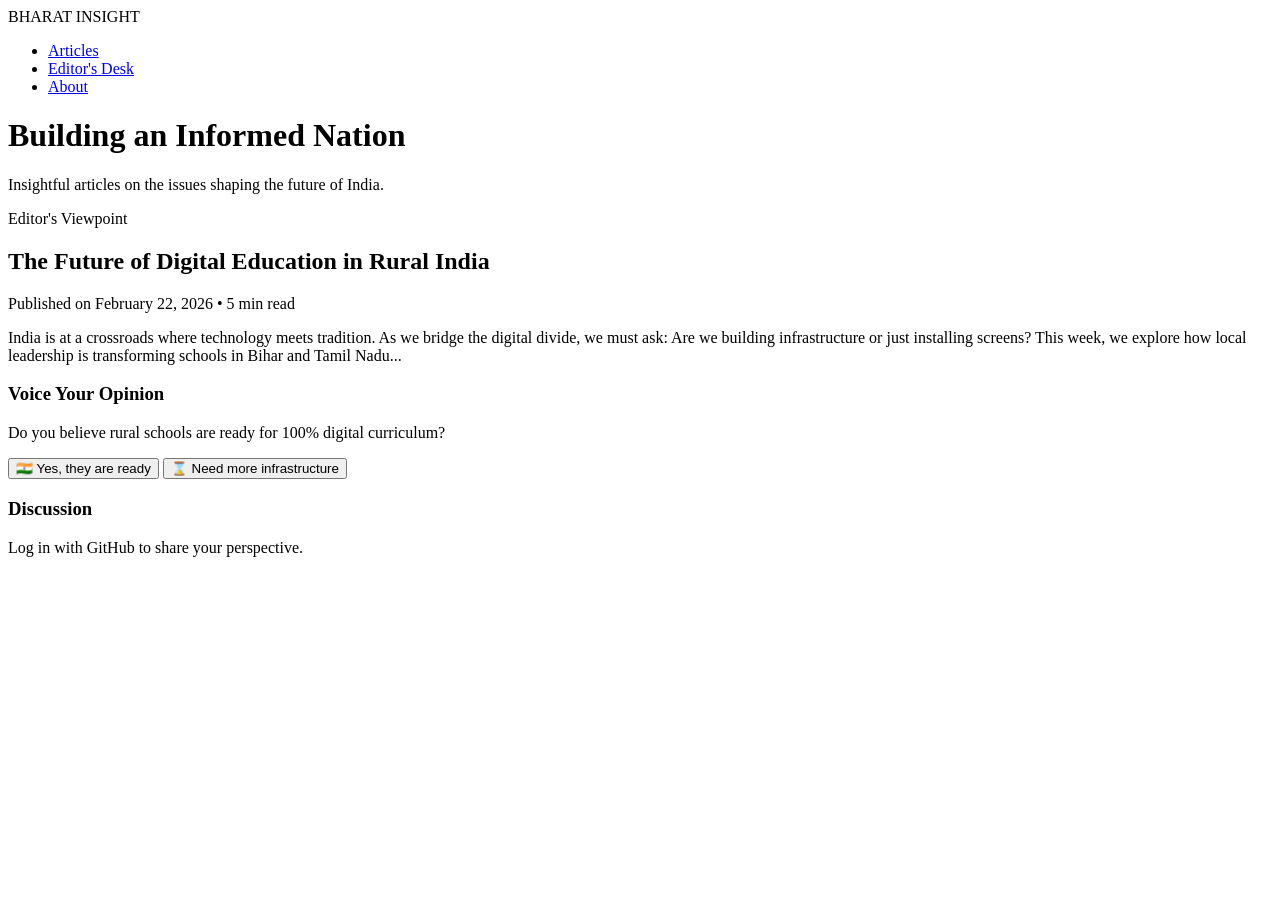
==== index.html @ 59e88f3d "index.html 1" ====
<!DOCTYPE html>
<html lang="en">
<head>
    <meta charset="UTF-8">
    <meta name="viewport" content="width=device-width, initial-scale=1.0">
    <title>Bharat Insight | Shaping a Stronger Nation</title>
    <link rel="stylesheet" href="style.css">
</head>
<body>

    <nav class="navbar">
        <div class="logo">BHARAT INSIGHT</div>
        <ul>
            <li><a href="#">Articles</a></li>
            <li><a href="#">Editor's Desk</a></li>
            <li><a href="#">About</a></li>
        </ul>
    </nav>

    <header class="hero">
        <h1>Building an Informed Nation</h1>
        <p>Insightful articles on the issues shaping the future of India.</p>
    </header>

    <main class="container">
        <article class="post">
            <span class="category">Editor's Viewpoint</span>
            <h2>The Future of Digital Education in Rural India</h2>
            <p class="meta">Published on February 22, 2026 • 5 min read</p>
            
            <div class="content">
                <p>India is at a crossroads where technology meets tradition. As we bridge the digital divide, we must ask: Are we building infrastructure or just installing screens? This week, we explore how local leadership is transforming schools in Bihar and Tamil Nadu...</p>
                </div>

            <div class="interaction-zone">
                <h3>Voice Your Opinion</h3>
                <p>Do you believe rural schools are ready for 100% digital curriculum?</p>
                
                <div class="poll-box">
                    <button onclick="vote('yes')">🇮🇳 Yes, they are ready</button>
                    <button onclick="vote('no')">⌛ Need more infrastructure</button>
                    <p id="poll-msg"></p>
                </div>

                <div class="comments">
                    <h3>Discussion</h3>
                    <p>Log in with GitHub to share your perspective.</p>
                    <div class="giscus"></div>
                </div>
            </div>
        </article>
    </main>

    <script>
        function vote(choice) {
            document.getElementById('poll-msg').innerText = "Thank you for voting '" + choice + "'! We use these results for our monthly report.";
        }
    </script>
    
    </body>
</html>
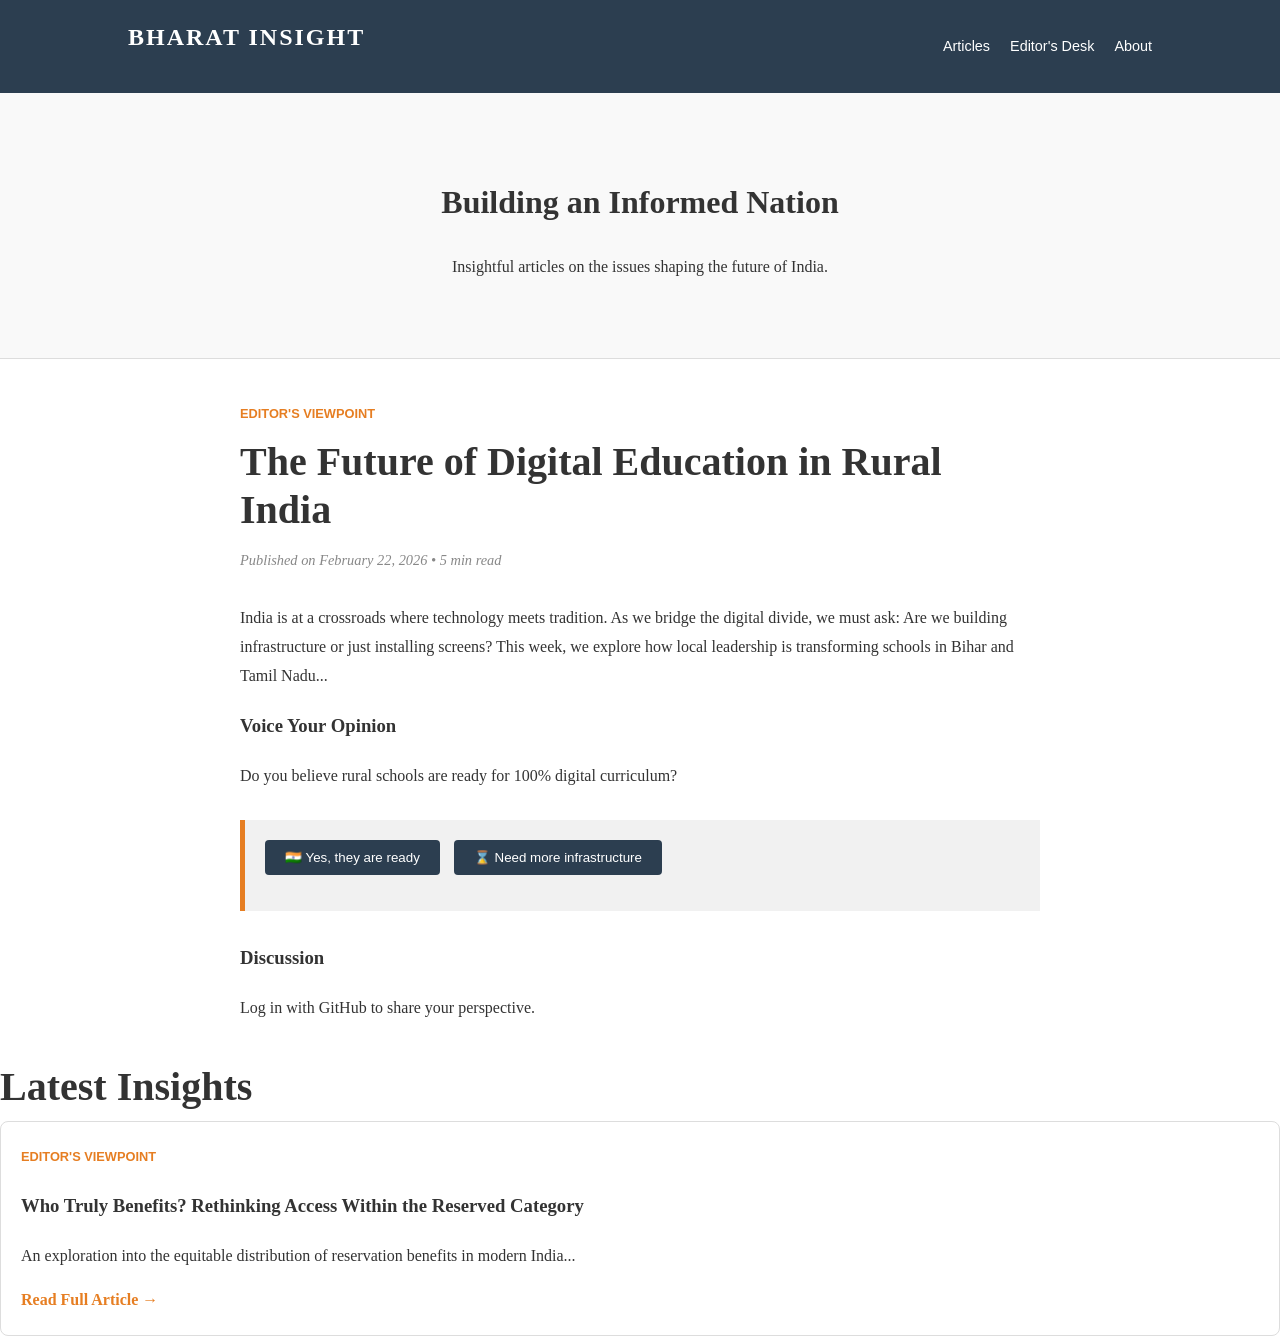
==== commit e0efd037: "Update index.html" ====
--- a/index.html
+++ b/index.html
@@ -50,7 +50,15 @@
             </div>
         </article>
     </main>
-
+<section class="latest-articles">
+    <h2>Latest Insights</h2>
+    <div class="article-card" style="border: 1px solid #ddd; padding: 20px; border-radius: 8px;">
+        <span class="category">Editor's Viewpoint</span>
+        <h3>Who Truly Benefits? Rethinking Access Within the Reserved Category</h3>
+        <p>An exploration into the equitable distribution of reservation benefits in modern India...</p>
+        <a href="reservation-debate.html" style="color: #e67e22; font-weight: bold; text-decoration: none;">Read Full Article →</a>
+    </div>
+</section>
     <script>
         function vote(choice) {
             document.getElementById('poll-msg').innerText = "Thank you for voting '" + choice + "'! We use these results for our monthly report.";
--- a/style.css
+++ b/style.css
@@ -0,0 +1,61 @@
+:root {
+    --primary: #2c3e50;
+    --accent: #e67e22; /* Saffron touch */
+    --text: #333;
+    --light: #f9f9f9;
+}
+
+body {
+    font-family: 'Georgia', serif; /* Classic article font */
+    line-height: 1.8;
+    color: var(--text);
+    margin: 0;
+    background-color: #fff;
+}
+
+.navbar {
+    display: flex;
+    justify-content: space-between;
+    padding: 1rem 10%;
+    background: var(--primary);
+    color: white;
+}
+
+.logo { font-weight: bold; font-size: 1.5rem; letter-spacing: 2px; }
+
+.navbar ul { list-style: none; display: flex; gap: 20px; }
+.navbar a { color: white; text-decoration: none; font-family: sans-serif; font-size: 0.9rem; }
+
+.hero {
+    text-align: center;
+    padding: 60px 20px;
+    background: var(--light);
+    border-bottom: 1px solid #ddd;
+}
+
+.container { max-width: 800px; margin: 40px auto; padding: 0 20px; }
+
+.category { color: var(--accent); font-weight: bold; text-transform: uppercase; font-size: 0.8rem; font-family: sans-serif; }
+
+h2 { font-size: 2.5rem; margin: 10px 0; line-height: 1.2; }
+
+.meta { color: #888; font-style: italic; font-size: 0.9rem; margin-bottom: 30px; }
+
+.poll-box {
+    background: #f1f1f1;
+    padding: 20px;
+    border-left: 5px solid var(--accent);
+    margin: 30px 0;
+}
+
+.poll-box button {
+    padding: 10px 20px;
+    margin-right: 10px;
+    border: none;
+    background: var(--primary);
+    color: white;
+    cursor: pointer;
+    border-radius: 4px;
+}
+
+.poll-box button:hover { background: var(--accent); }
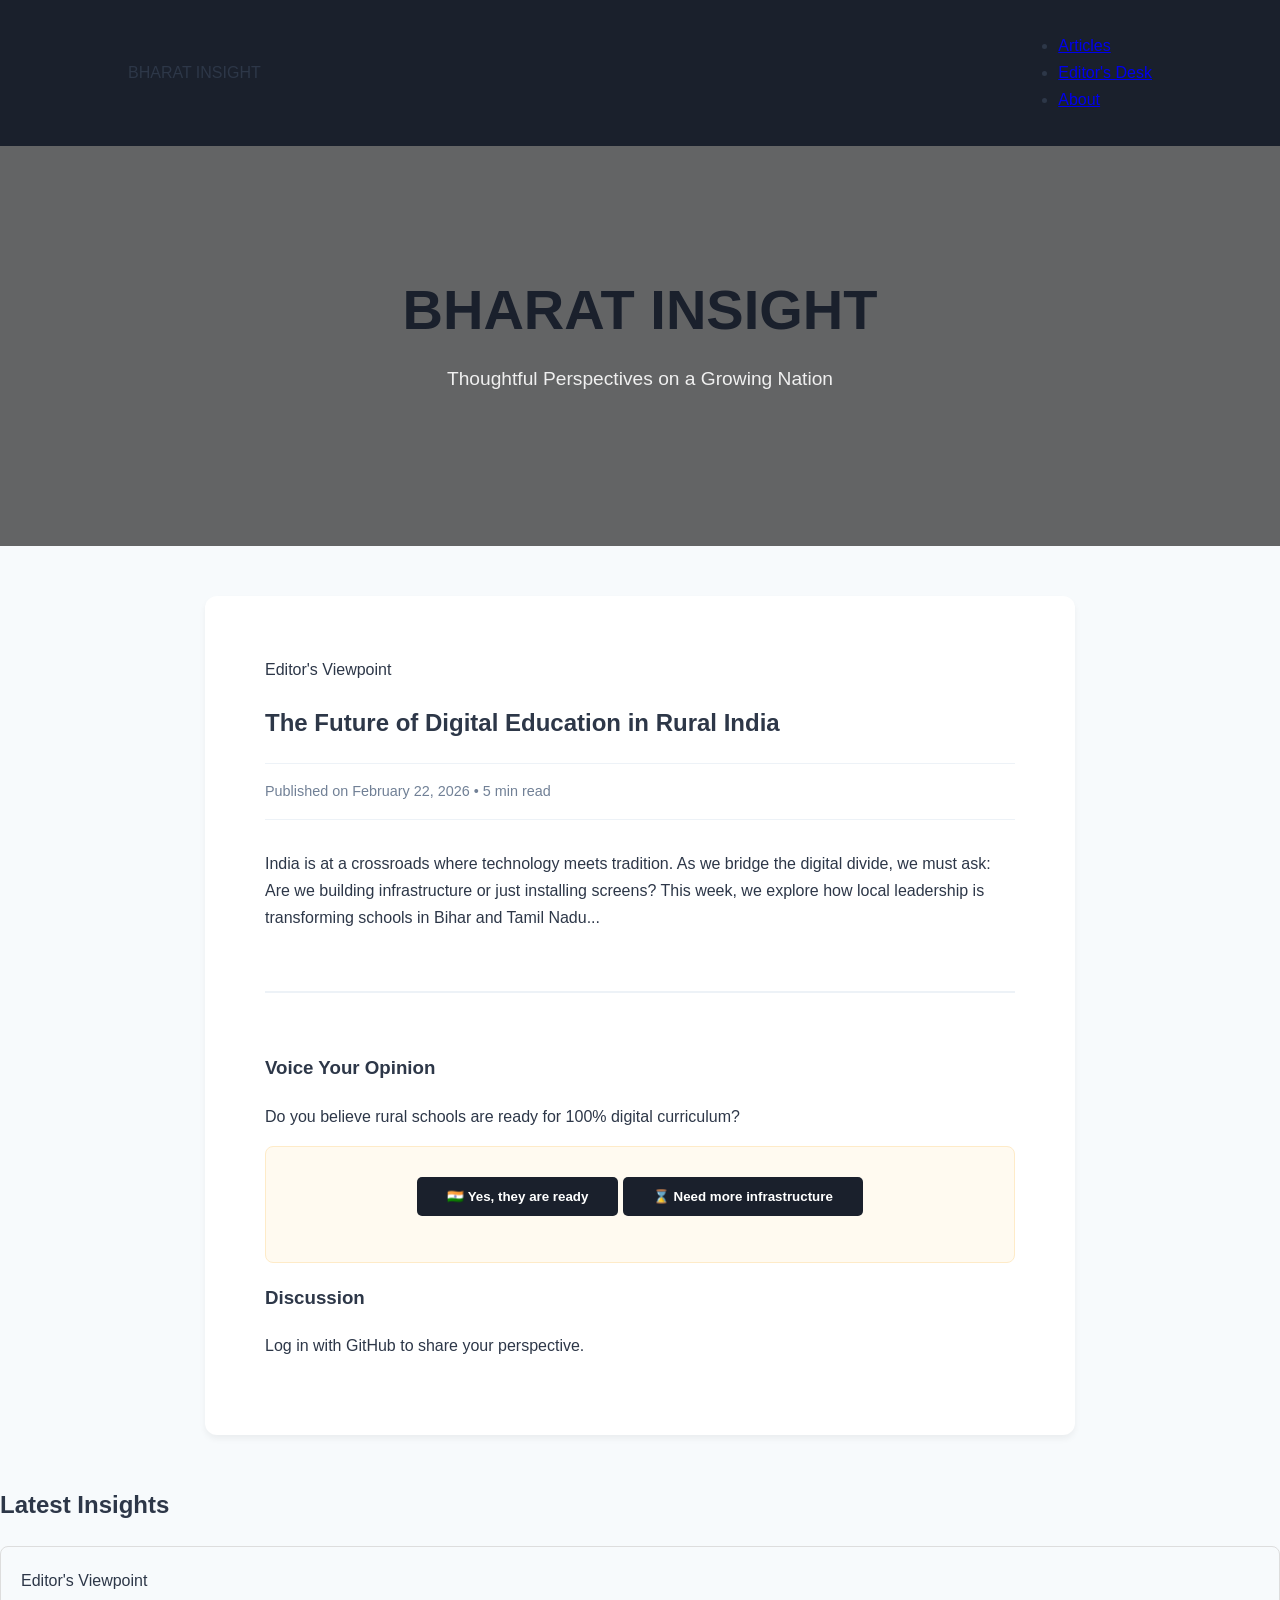
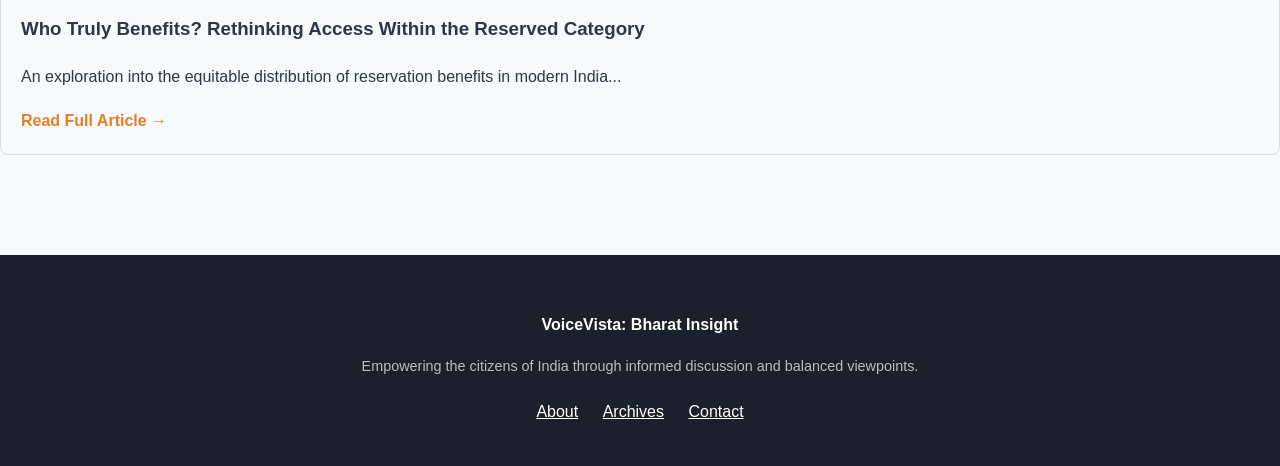
==== commit c39edc17: "Update index.html" ====
--- a/index.html
+++ b/index.html
@@ -17,10 +17,10 @@
         </ul>
     </nav>
 
-    <header class="hero">
-        <h1>Building an Informed Nation</h1>
-        <p>Insightful articles on the issues shaping the future of India.</p>
-    </header>
+   <header class="hero" style="background: linear-gradient(rgba(0,0,0,0.6), rgba(0,0,0,0.6)), url('https://images.unsplash.com/photo-1532375810709-75b1da00537c?auto=format&fit=crop&w=1200&q=80'); background-size: cover; background-position: center; height: 400px; display: flex; flex-direction: column; justify-content: center; align-items: center; color: white;">
+    <h1 style="font-size: 3.5rem; margin:0;">BHARAT INSIGHT</h1>
+    <p style="font-size: 1.2rem; opacity: 0.9;">Thoughtful Perspectives on a Growing Nation</p>
+</header>
 
     <main class="container">
         <article class="post">
@@ -64,6 +64,14 @@
             document.getElementById('poll-msg').innerText = "Thank you for voting '" + choice + "'! We use these results for our monthly report.";
         }
     </script>
-    
+    <footer style="background: var(--primary); color: white; padding: 40px 10%; margin-top: 100px; text-align: center;">
+    <p><strong>VoiceVista: Bharat Insight</strong></p>
+    <p style="opacity: 0.7; font-size: 0.9rem;">Empowering the citizens of India through informed discussion and balanced viewpoints.</p>
+    <div style="margin-top: 20px;">
+        <a href="#" style="color: white; margin: 0 10px;">About</a>
+        <a href="#" style="color: white; margin: 0 10px;">Archives</a>
+        <a href="#" style="color: white; margin: 0 10px;">Contact</a>
+    </div>
+</footer>
     </body>
 </html>
--- a/style.css
+++ b/style.css
@@ -1,61 +1,93 @@
 :root {
-    --primary: #2c3e50;
-    --accent: #e67e22; /* Saffron touch */
-    --text: #333;
-    --light: #f9f9f9;
+    --primary: #1a202c; /* Professional Navy */
+    --accent: #d97706;  /* Sophisticated Saffron */
+    --bg: #ffffff;
+    --text-main: #2d3748;
+    --text-muted: #718096;
 }
 
 body {
-    font-family: 'Georgia', serif; /* Classic article font */
-    line-height: 1.8;
-    color: var(--text);
+    font-family: 'Inter', -apple-system, BlinkMacSystemFont, "Segoe UI", Roboto, sans-serif;
+    line-height: 1.7;
+    color: var(--text-main);
     margin: 0;
-    background-color: #fff;
+    background-color: #f7fafc;
 }
 
+/* Elegant Navigation */
 .navbar {
+    background: var(--primary);
+    padding: 1rem 10%;
     display: flex;
     justify-content: space-between;
-    padding: 1rem 10%;
-    background: var(--primary);
-    color: white;
+    align-items: center;
+    position: sticky;
+    top: 0;
+    z-index: 1000;
 }
 
-.logo { font-weight: bold; font-size: 1.5rem; letter-spacing: 2px; }
-
-.navbar ul { list-style: none; display: flex; gap: 20px; }
-.navbar a { color: white; text-decoration: none; font-family: sans-serif; font-size: 0.9rem; }
-
-.hero {
-    text-align: center;
-    padding: 60px 20px;
-    background: var(--light);
-    border-bottom: 1px solid #ddd;
+.logo a {
+    color: white;
+    text-decoration: none;
+    font-weight: 800;
+    letter-spacing: 1px;
+    font-size: 1.2rem;
 }
 
-.container { max-width: 800px; margin: 40px auto; padding: 0 20px; }
+/* Article Container */
+.container {
+    max-width: 750px; /* Narrower for better reading speed */
+    margin: 50px auto;
+    background: white;
+    padding: 60px;
+    border-radius: 12px;
+    box-shadow: 0 4px 6px rgba(0,0,0,0.05);
+}
 
-.category { color: var(--accent); font-weight: bold; text-transform: uppercase; font-size: 0.8rem; font-family: sans-serif; }
+/* Typography Polish */
+h1 {
+    font-size: 2.8rem;
+    line-height: 1.2;
+    color: var(--primary);
+    margin-bottom: 20px;
+}
 
-h2 { font-size: 2.5rem; margin: 10px 0; line-height: 1.2; }
+.meta {
+    border-top: 1px solid #edf2f7;
+    border-bottom: 1px solid #edf2f7;
+    padding: 15px 0;
+    margin-bottom: 30px;
+    color: var(--text-muted);
+    font-size: 0.9rem;
+}
 
-.meta { color: #888; font-style: italic; font-size: 0.9rem; margin-bottom: 30px; }
+/* Interaction Zone */
+.interaction-zone {
+    margin-top: 60px;
+    padding-top: 40px;
+    border-top: 2px solid #edf2f7;
+}
 
 .poll-box {
-    background: #f1f1f1;
-    padding: 20px;
-    border-left: 5px solid var(--accent);
-    margin: 30px 0;
+    background: #fffaf0;
+    border: 1px solid #feebc8;
+    padding: 30px;
+    border-radius: 8px;
+    text-align: center;
 }
 
 .poll-box button {
-    padding: 10px 20px;
-    margin-right: 10px;
-    border: none;
     background: var(--primary);
     color: white;
+    padding: 12px 30px;
+    border: none;
+    border-radius: 5px;
+    font-weight: bold;
     cursor: pointer;
-    border-radius: 4px;
+    transition: transform 0.2s;
 }
 
-.poll-box button:hover { background: var(--accent); }
+.poll-box button:hover {
+    transform: translateY(-2px);
+    background: var(--accent);
+}
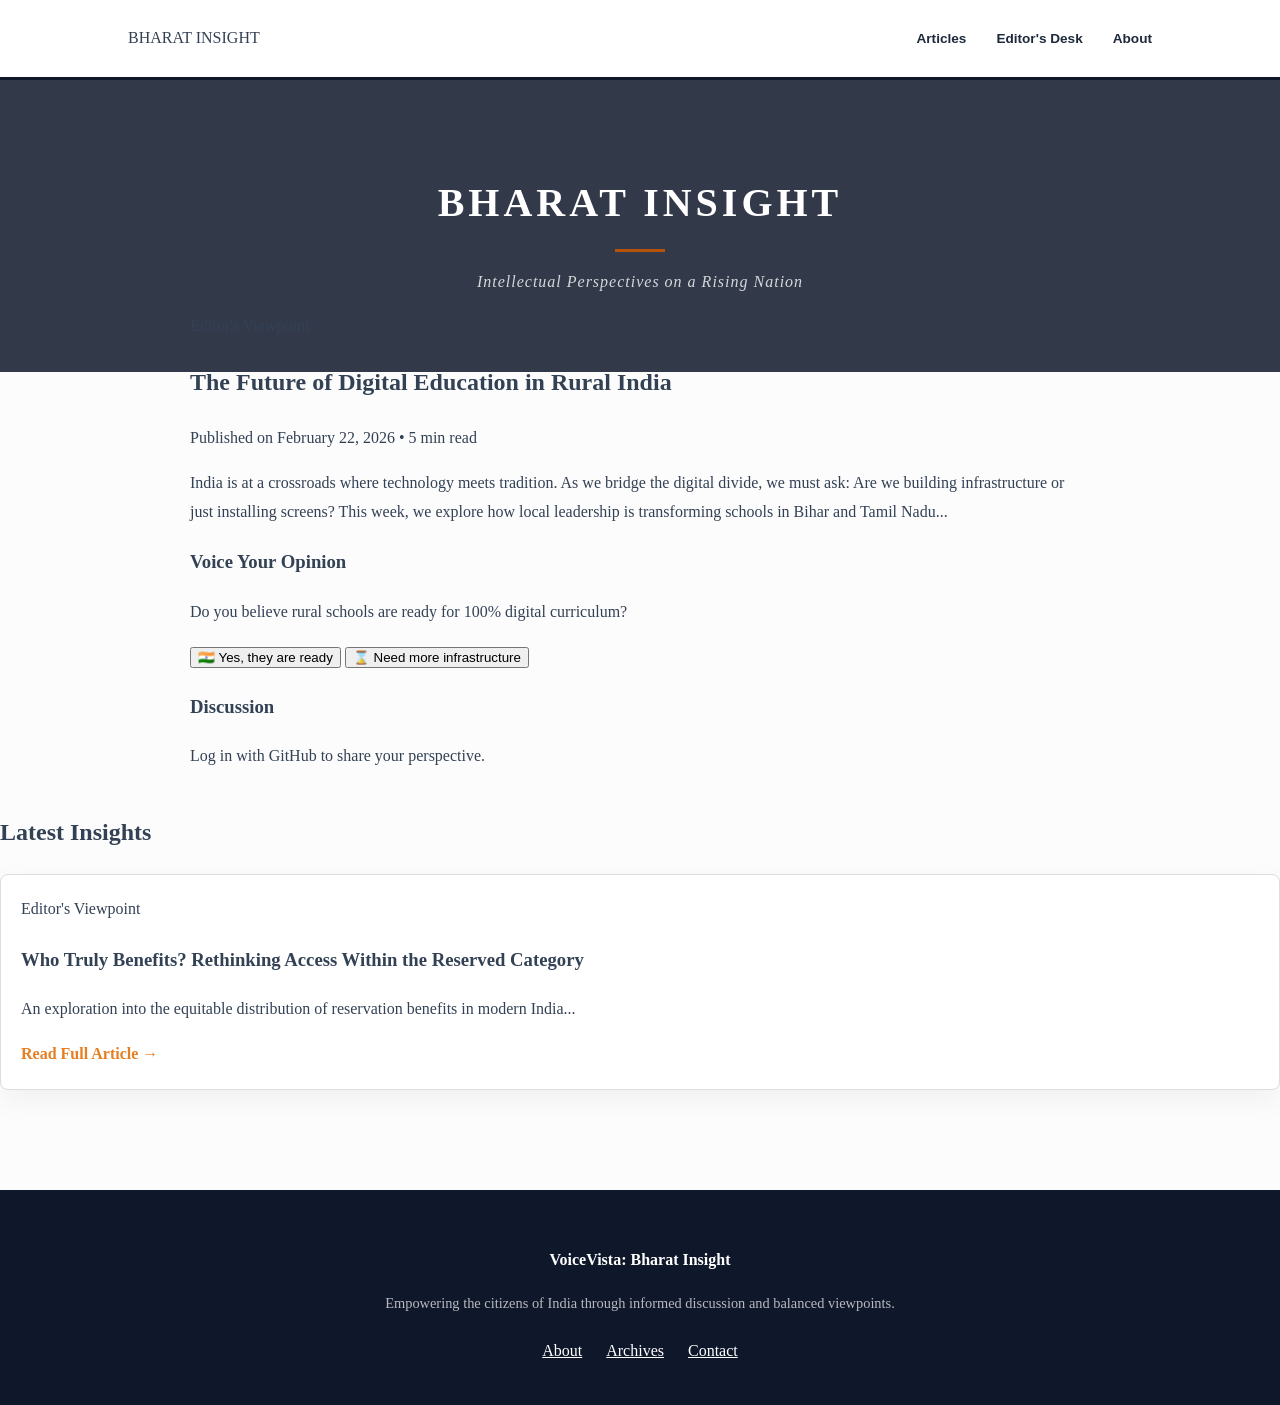
==== commit 6405808a: "Update index.html" ====
--- a/index.html
+++ b/index.html
@@ -13,13 +13,22 @@
         <ul>
             <li><a href="#">Articles</a></li>
             <li><a href="#">Editor's Desk</a></li>
-            <li><a href="#">About</a></li>
+            <li><a href="about.html">About</a></li>
         </ul>
     </nav>
 
-   <header class="hero" style="background: linear-gradient(rgba(0,0,0,0.6), rgba(0,0,0,0.6)), url('https://images.unsplash.com/photo-1532375810709-75b1da00537c?auto=format&fit=crop&w=1200&q=80'); background-size: cover; background-position: center; height: 400px; display: flex; flex-direction: column; justify-content: center; align-items: center; color: white;">
-    <h1 style="font-size: 3.5rem; margin:0;">BHARAT INSIGHT</h1>
-    <p style="font-size: 1.2rem; opacity: 0.9;">Thoughtful Perspectives on a Growing Nation</p>
+   <header class="hero" style="
+    background: linear-gradient(rgba(15, 23, 42, 0.85), rgba(15, 23, 42, 0.85)), 
+    url('https://images.unsplash.com/photo-1587474260584-16657462bb96?q=80&w=1200'); 
+    background-size: cover; 
+    background-position: center; 
+    padding: 60px 20px; /* Reduced padding from 120px to 60px */
+    text-align: center;
+    color: white;">
+    
+    <h1 style="font-size: 2.5rem; letter-spacing: 4px; margin-bottom: 10px; font-weight: 900;">BHARAT INSIGHT</h1>
+    <div style="width: 50px; height: 3px; background: var(--accent); margin: 0 auto 15px;"></div>
+    <p style="font-size: 1rem; font-style: italic; opacity: 0.8; letter-spacing: 1px;">Intellectual Perspectives on a Rising Nation</p>
 </header>
 
     <main class="container">
--- a/style.css
+++ b/style.css
@@ -1,93 +1,74 @@
 :root {
-    --primary: #1a202c; /* Professional Navy */
-    --accent: #d97706;  /* Sophisticated Saffron */
-    --bg: #ffffff;
-    --text-main: #2d3748;
-    --text-muted: #718096;
+    --primary: #0f172a;    /* Deep Midnight Navy */
+    --accent: #b45309;     /* Burnt Saffron (Classy, not bright) */
+    --bg-light: #fcfcfc;   /* Off-white paper feel */
+    --text-head: #1e293b;
+    --text-body: #334155;
+    --border: #e2e8f0;
 }
 
 body {
-    font-family: 'Inter', -apple-system, BlinkMacSystemFont, "Segoe UI", Roboto, sans-serif;
-    line-height: 1.7;
-    color: var(--text-main);
+    font-family: 'Charter', 'Georgia', serif; /* Serif fonts look more premium for news */
+    background-color: var(--bg-light);
+    color: var(--text-body);
     margin: 0;
-    background-color: #f7fafc;
+    line-height: 1.8;
 }
 
-/* Elegant Navigation */
+/* Elegant Navbar */
 .navbar {
-    background: var(--primary);
-    padding: 1rem 10%;
+    background: white;
+    border-bottom: 3px solid var(--primary);
+    padding: 1.5rem 10%;
     display: flex;
     justify-content: space-between;
     align-items: center;
-    position: sticky;
-    top: 0;
-    z-index: 1000;
 }
 
 .logo a {
-    color: white;
+    color: var(--primary);
     text-decoration: none;
-    font-weight: 800;
-    letter-spacing: 1px;
-    font-size: 1.2rem;
+    font-weight: 900;
+    text-transform: uppercase;
+    letter-spacing: 2px;
+    font-size: 1.4rem;
 }
 
-/* Article Container */
-.container {
-    max-width: 750px; /* Narrower for better reading speed */
-    margin: 50px auto;
-    background: white;
-    padding: 60px;
-    border-radius: 12px;
-    box-shadow: 0 4px 6px rgba(0,0,0,0.05);
+.navbar ul { list-style: none; display: flex; gap: 30px; margin: 0; }
+.navbar a { 
+    color: var(--text-head); 
+    text-decoration: none; 
+    font-family: sans-serif; 
+    font-weight: 600; 
+    font-size: 0.85rem;
+    transition: 0.3s;
+}
+.navbar a:hover { color: var(--accent); }
+
+/* Premium Hero Section */
+.hero {
+    /* Using a high-end, darkened image of India's Parliament or architecture */
+    background: linear-gradient(rgba(15, 23, 42, 0.8), rgba(15, 23, 42, 0.8)), 
+                url('https://images.unsplash.com/photo-1548013146-72479768bbaa?q=80&w=1200'); 
+    background-size: cover;
+    background-position: center;
+    color: white;
+    text-align: center;
+    padding: 120px 20px;
 }
 
-/* Typography Polish */
-h1 {
-    font-size: 2.8rem;
-    line-height: 1.2;
-    color: var(--primary);
-    margin-bottom: 20px;
+/* The Article Card Grid */
+.container {
+    max-width: 900px;
+    margin: -60px auto 40px; /* Overlaps the hero slightly */
+    padding: 0 20px;
 }
 
-.meta {
-    border-top: 1px solid #edf2f7;
-    border-bottom: 1px solid #edf2f7;
-    padding: 15px 0;
+.article-card {
+    background: white;
+    padding: 40px;
+    border-radius: 4px;
+    border: 1px solid var(--border);
+    box-shadow: 0 10px 30px rgba(0,0,0,0.05);
     margin-bottom: 30px;
-    color: var(--text-muted);
-    font-size: 0.9rem;
 }
-
-/* Interaction Zone */
-.interaction-zone {
-    margin-top: 60px;
-    padding-top: 40px;
-    border-top: 2px solid #edf2f7;
-}
-
-.poll-box {
-    background: #fffaf0;
-    border: 1px solid #feebc8;
-    padding: 30px;
-    border-radius: 8px;
-    text-align: center;
-}
-
-.poll-box button {
-    background: var(--primary);
-    color: white;
-    padding: 12px 30px;
-    border: none;
-    border-radius: 5px;
-    font-weight: bold;
-    cursor: pointer;
-    transition: transform 0.2s;
-}
-
-.poll-box button:hover {
-    transform: translateY(-2px);
-    background: var(--accent);
-}
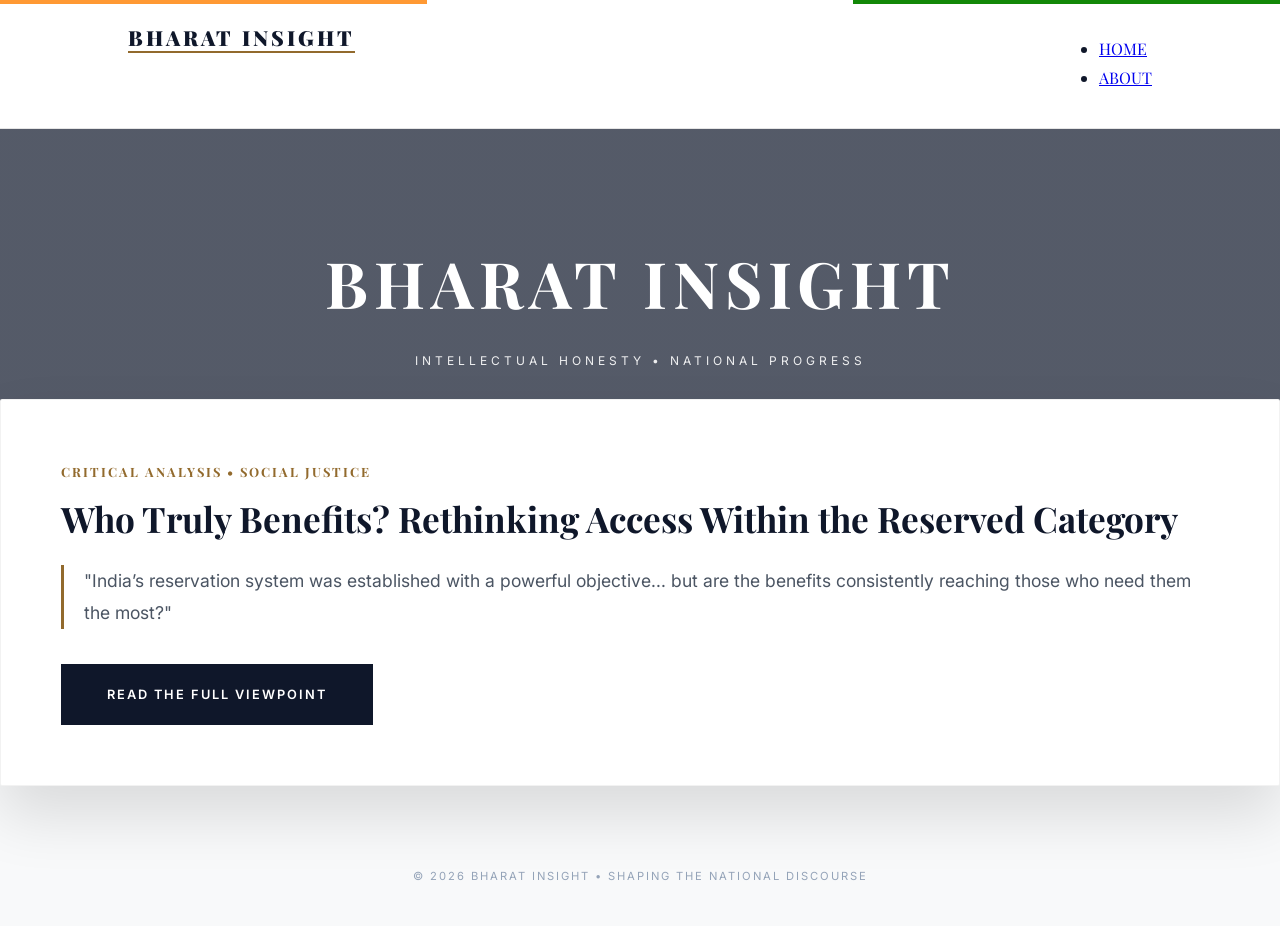
==== commit 510368e6: "Update index.html" ====
--- a/index.html
+++ b/index.html
@@ -3,84 +3,61 @@
 <head>
     <meta charset="UTF-8">
     <meta name="viewport" content="width=device-width, initial-scale=1.0">
-    <title>Bharat Insight | Shaping a Stronger Nation</title>
+    <title>Bharat Insight | The Voice of Modern India</title>
     <link rel="stylesheet" href="style.css">
+    <link href="https://fonts.googleapis.com/css2?family=Playfair+Display:wght@700;900&family=Inter:wght@400;600&display=swap" rel="stylesheet">
 </head>
 <body>
 
+    <div style="height: 4px; width: 100%; display: flex; position: fixed; top: 0; z-index: 1001;">
+        <div style="flex: 1; background: #FF9933;"></div>
+        <div style="flex: 1; background: #FFFFFF;"></div>
+        <div style="flex: 1; background: #128807;"></div>
+    </div>
+
     <nav class="navbar">
-        <div class="logo">BHARAT INSIGHT</div>
+        <div class="logo"><a href="index.html">BHARAT INSIGHT</a></div>
         <ul>
-            <li><a href="#">Articles</a></li>
-            <li><a href="#">Editor's Desk</a></li>
-            <li><a href="about.html">About</a></li>
+            <li><a href="index.html">HOME</a></li>
+            <li><a href="about.html">ABOUT</a></li>
         </ul>
     </nav>
 
-   <header class="hero" style="
-    background: linear-gradient(rgba(15, 23, 42, 0.85), rgba(15, 23, 42, 0.85)), 
-    url('https://images.unsplash.com/photo-1587474260584-16657462bb96?q=80&w=1200'); 
-    background-size: cover; 
-    background-position: center; 
-    padding: 60px 20px; /* Reduced padding from 120px to 60px */
-    text-align: center;
-    color: white;">
-    
-    <h1 style="font-size: 2.5rem; letter-spacing: 4px; margin-bottom: 10px; font-weight: 900;">BHARAT INSIGHT</h1>
-    <div style="width: 50px; height: 3px; background: var(--accent); margin: 0 auto 15px;"></div>
-    <p style="font-size: 1rem; font-style: italic; opacity: 0.8; letter-spacing: 1px;">Intellectual Perspectives on a Rising Nation</p>
-</header>
+    <header class="hero">
+        <h1 style="font-family: 'Playfair Display', serif; font-size: clamp(2rem, 8vw, 4rem); letter-spacing: 6px; margin: 0;">BHARAT INSIGHT</h1>
+        <p style="font-family: 'Inter', sans-serif; text-transform: uppercase; letter-spacing: 4px; font-size: 0.75rem; opacity: 0.9; margin-top: 10px;">Intellectual Honesty • National Progress</p>
+    </header>
 
     <main class="container">
-        <article class="post">
-            <span class="category">Editor's Viewpoint</span>
-            <h2>The Future of Digital Education in Rural India</h2>
-            <p class="meta">Published on February 22, 2026 • 5 min read</p>
+        <div class="article-card">
+            <span class="category-tag">Critical Analysis • Social Justice</span>
+            <h2 style="font-family: 'Playfair Display', serif; font-size: 2.2rem; line-height: 1.2; margin: 15px 0 25px;">Who Truly Benefits? Rethinking Access Within the Reserved Category</h2>
             
-            <div class="content">
-                <p>India is at a crossroads where technology meets tradition. As we bridge the digital divide, we must ask: Are we building infrastructure or just installing screens? This week, we explore how local leadership is transforming schools in Bihar and Tamil Nadu...</p>
-                </div>
+            <p style="font-family: 'Inter', sans-serif; font-size: 1.1rem; color: #4b5563; margin-bottom: 35px; border-left: 3px solid var(--gold); padding-left: 20px;">
+                "India’s reservation system was established with a powerful objective... but are the benefits consistently reaching those who need them the most?"
+            </p>
 
-            <div class="interaction-zone">
-                <h3>Voice Your Opinion</h3>
-                <p>Do you believe rural schools are ready for 100% digital curriculum?</p>
-                
-                <div class="poll-box">
-                    <button onclick="vote('yes')">🇮🇳 Yes, they are ready</button>
-                    <button onclick="vote('no')">⌛ Need more infrastructure</button>
-                    <p id="poll-msg"></p>
-                </div>
+            <a href="reservation-debate.html" style="
+                display: inline-block;
+                padding: 18px 45px;
+                background: var(--ink);
+                color: white;
+                text-decoration: none;
+                font-family: 'Inter', sans-serif;
+                font-size: 0.8rem;
+                font-weight: 600;
+                letter-spacing: 2px;
+                transition: all 0.3s ease;
+                border: 1px solid var(--ink);
+            " onmouseover="this.style.background='transparent'; this.style.color='var(--ink)';" onmouseout="this.style.background='var(--ink)'; this.style.color='white';">
+                READ THE FULL VIEWPOINT
+            </a>
+        </div>
+    </main>
 
-                <div class="comments">
-                    <h3>Discussion</h3>
-                    <p>Log in with GitHub to share your perspective.</p>
-                    <div class="giscus"></div>
-                </div>
-            </div>
-        </article>
-    </main>
-<section class="latest-articles">
-    <h2>Latest Insights</h2>
-    <div class="article-card" style="border: 1px solid #ddd; padding: 20px; border-radius: 8px;">
-        <span class="category">Editor's Viewpoint</span>
-        <h3>Who Truly Benefits? Rethinking Access Within the Reserved Category</h3>
-        <p>An exploration into the equitable distribution of reservation benefits in modern India...</p>
-        <a href="reservation-debate.html" style="color: #e67e22; font-weight: bold; text-decoration: none;">Read Full Article →</a>
-    </div>
-</section>
-    <script>
-        function vote(choice) {
-            document.getElementById('poll-msg').innerText = "Thank you for voting '" + choice + "'! We use these results for our monthly report.";
-        }
-    </script>
-    <footer style="background: var(--primary); color: white; padding: 40px 10%; margin-top: 100px; text-align: center;">
-    <p><strong>VoiceVista: Bharat Insight</strong></p>
-    <p style="opacity: 0.7; font-size: 0.9rem;">Empowering the citizens of India through informed discussion and balanced viewpoints.</p>
-    <div style="margin-top: 20px;">
-        <a href="#" style="color: white; margin: 0 10px;">About</a>
-        <a href="#" style="color: white; margin: 0 10px;">Archives</a>
-        <a href="#" style="color: white; margin: 0 10px;">Contact</a>
-    </div>
-</footer>
-    </body>
+    <footer style="text-align: center; padding: 80px 0 40px; color: #94a3b8; font-family: 'Inter', sans-serif; font-size: 0.7rem; letter-spacing: 2px;">
+        © 2026 BHARAT INSIGHT • SHAPING THE NATIONAL DISCOURSE
+    </footer>
+
+</body>
 </html>
--- a/style.css
+++ b/style.css
@@ -1,74 +1,72 @@
 :root {
-    --primary: #0f172a;    /* Deep Midnight Navy */
-    --accent: #b45309;     /* Burnt Saffron (Classy, not bright) */
-    --bg-light: #fcfcfc;   /* Off-white paper feel */
-    --text-head: #1e293b;
-    --text-body: #334155;
-    --border: #e2e8f0;
+    --ink: #0f172a;        /* Deep Midnight */
+    --gold: #926a2d;       /* Antique Saffron/Gold */
+    --bone: #f8f9fa;       /* Premium Paper Color */
+    --accent-light: #fffcf4; /* Soft cream for highlights */
 }
 
 body {
-    font-family: 'Charter', 'Georgia', serif; /* Serif fonts look more premium for news */
-    background-color: var(--bg-light);
-    color: var(--text-body);
+    /* Premium Texture: Subtle Paper Grain */
+    background-image: url('https://www.transparenttextures.com/patterns/p6.png');
+    background-color: var(--bone);
+    font-family: 'Playfair Display', serif; /* Classic high-end editorial font */
+    color: var(--ink);
     margin: 0;
     line-height: 1.8;
 }
 
-/* Elegant Navbar */
+/* Glassmorphism Navbar */
 .navbar {
-    background: white;
-    border-bottom: 3px solid var(--primary);
-    padding: 1.5rem 10%;
+    background: rgba(255, 255, 255, 0.95);
+    backdrop-filter: blur(10px);
+    border-bottom: 1px solid rgba(0,0,0,0.1);
+    padding: 1.2rem 10%;
     display: flex;
     justify-content: space-between;
-    align-items: center;
+    position: sticky;
+    top: 0;
+    z-index: 1000;
 }
 
 .logo a {
-    color: var(--primary);
+    color: var(--ink);
     text-decoration: none;
     font-weight: 900;
-    text-transform: uppercase;
-    letter-spacing: 2px;
-    font-size: 1.4rem;
+    letter-spacing: 3px;
+    font-size: 1.3rem;
+    border-bottom: 2px solid var(--gold);
 }
-
-.navbar ul { list-style: none; display: flex; gap: 30px; margin: 0; }
-.navbar a { 
-    color: var(--text-head); 
-    text-decoration: none; 
-    font-family: sans-serif; 
-    font-weight: 600; 
-    font-size: 0.85rem;
-    transition: 0.3s;
-}
-.navbar a:hover { color: var(--accent); }
 
 /* Premium Hero Section */
 .hero {
-    /* Using a high-end, darkened image of India's Parliament or architecture */
-    background: linear-gradient(rgba(15, 23, 42, 0.8), rgba(15, 23, 42, 0.8)), 
-                url('https://images.unsplash.com/photo-1548013146-72479768bbaa?q=80&w=1200'); 
+    background: linear-gradient(rgba(15, 23, 42, 0.7), rgba(15, 23, 42, 0.7)), 
+                url('https://images.unsplash.com/photo-1524492412937-b28074a5d7da?q=80&w=2000'); /* Taj Mahal Architectural Detail */
     background-size: cover;
-    background-position: center;
+    background-attachment: fixed; /* Parallax effect for luxury feel */
+    height: 350px;
+    display: flex;
+    flex-direction: column;
+    justify-content: center;
+    align-items: center;
     color: white;
-    text-align: center;
-    padding: 120px 20px;
 }
 
-/* The Article Card Grid */
-.container {
-    max-width: 900px;
-    margin: -60px auto 40px; /* Overlaps the hero slightly */
-    padding: 0 20px;
+/* Elevated Content Card */
+.article-card {
+    background: white;
+    padding: 60px;
+    margin-top: -80px;
+    border-radius: 2px;
+    box-shadow: 0 30px 60px rgba(0,0,0,0.12);
+    border: 1px solid rgba(0,0,0,0.05);
 }
 
-.article-card {
-    background: white;
-    padding: 40px;
-    border-radius: 4px;
-    border: 1px solid var(--border);
-    box-shadow: 0 10px 30px rgba(0,0,0,0.05);
-    margin-bottom: 30px;
+.category-tag {
+    color: var(--gold);
+    text-transform: uppercase;
+    font-size: 0.8rem;
+    letter-spacing: 2px;
+    font-weight: 700;
+    display: block;
+    margin-bottom: 10px;
 }
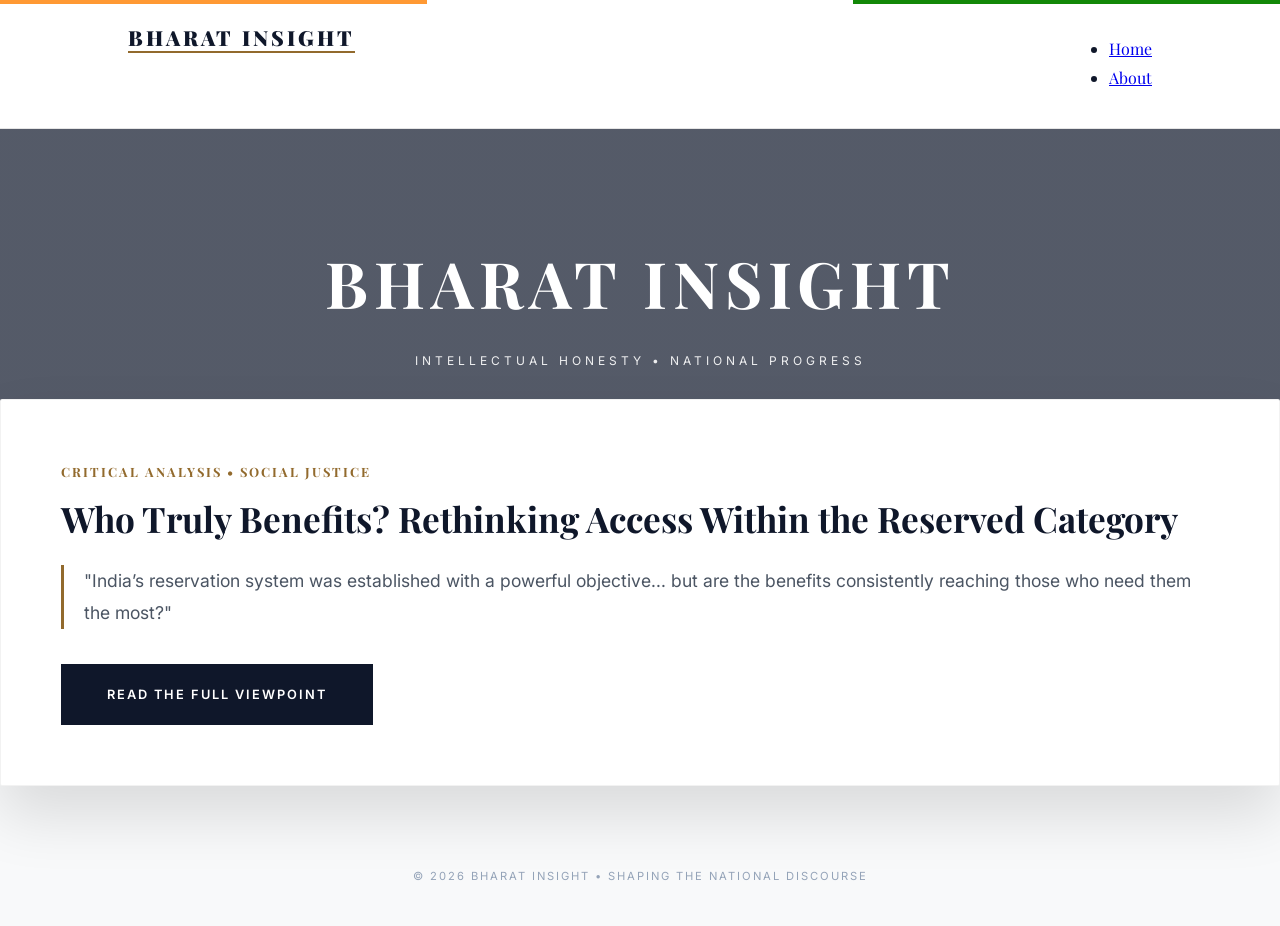
==== commit 2cf33d81: "Update index.html" ====
--- a/index.html
+++ b/index.html
@@ -16,12 +16,14 @@
     </div>
 
     <nav class="navbar">
-        <div class="logo"><a href="index.html">BHARAT INSIGHT</a></div>
-        <ul>
-            <li><a href="index.html">HOME</a></li>
-            <li><a href="about.html">ABOUT</a></li>
-        </ul>
-    </nav>
+    <div class="logo">
+        <a href="index.html">BHARAT INSIGHT</a>
+    </div>
+    <ul>
+        <li><a href="index.html">Home</a></li>
+        <li><a href="about.html">About</a></li>
+    </ul>
+</nav>
 
     <header class="hero">
         <h1 style="font-family: 'Playfair Display', serif; font-size: clamp(2rem, 8vw, 4rem); letter-spacing: 6px; margin: 0;">BHARAT INSIGHT</h1>
